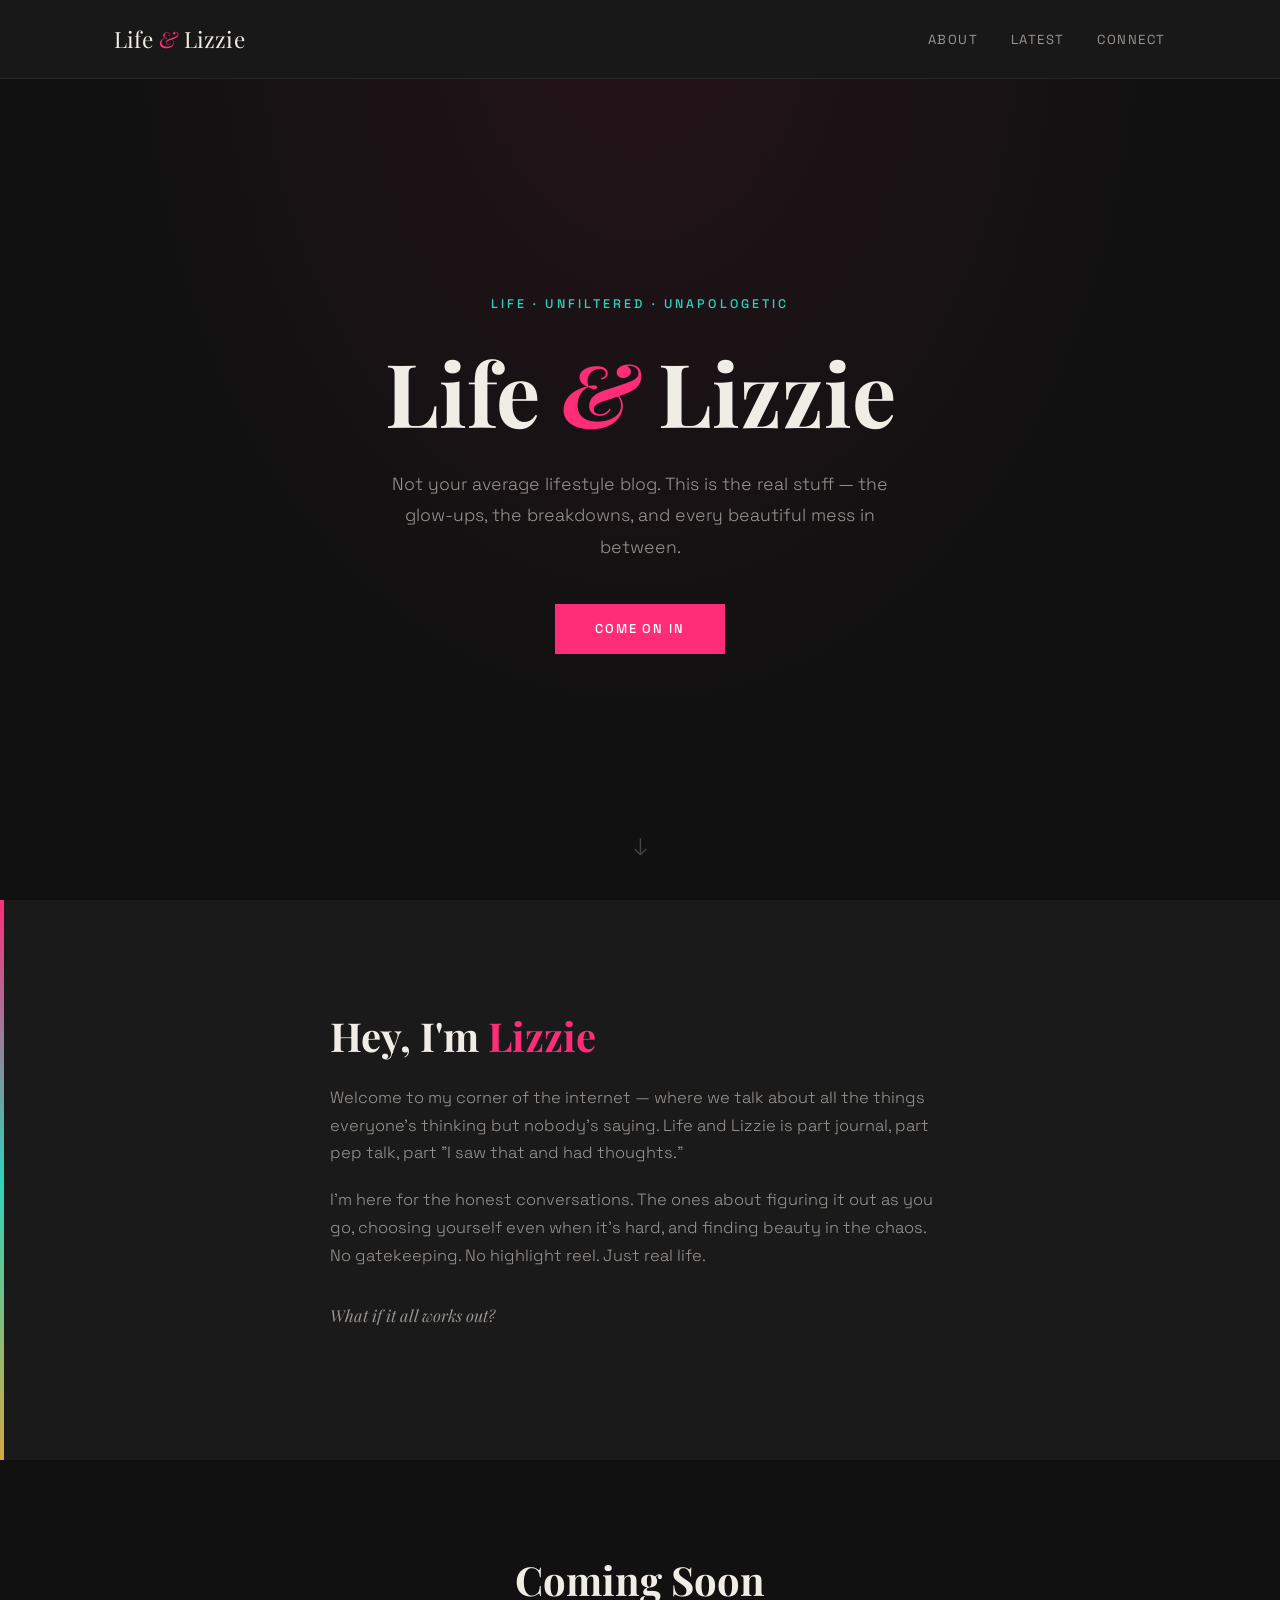
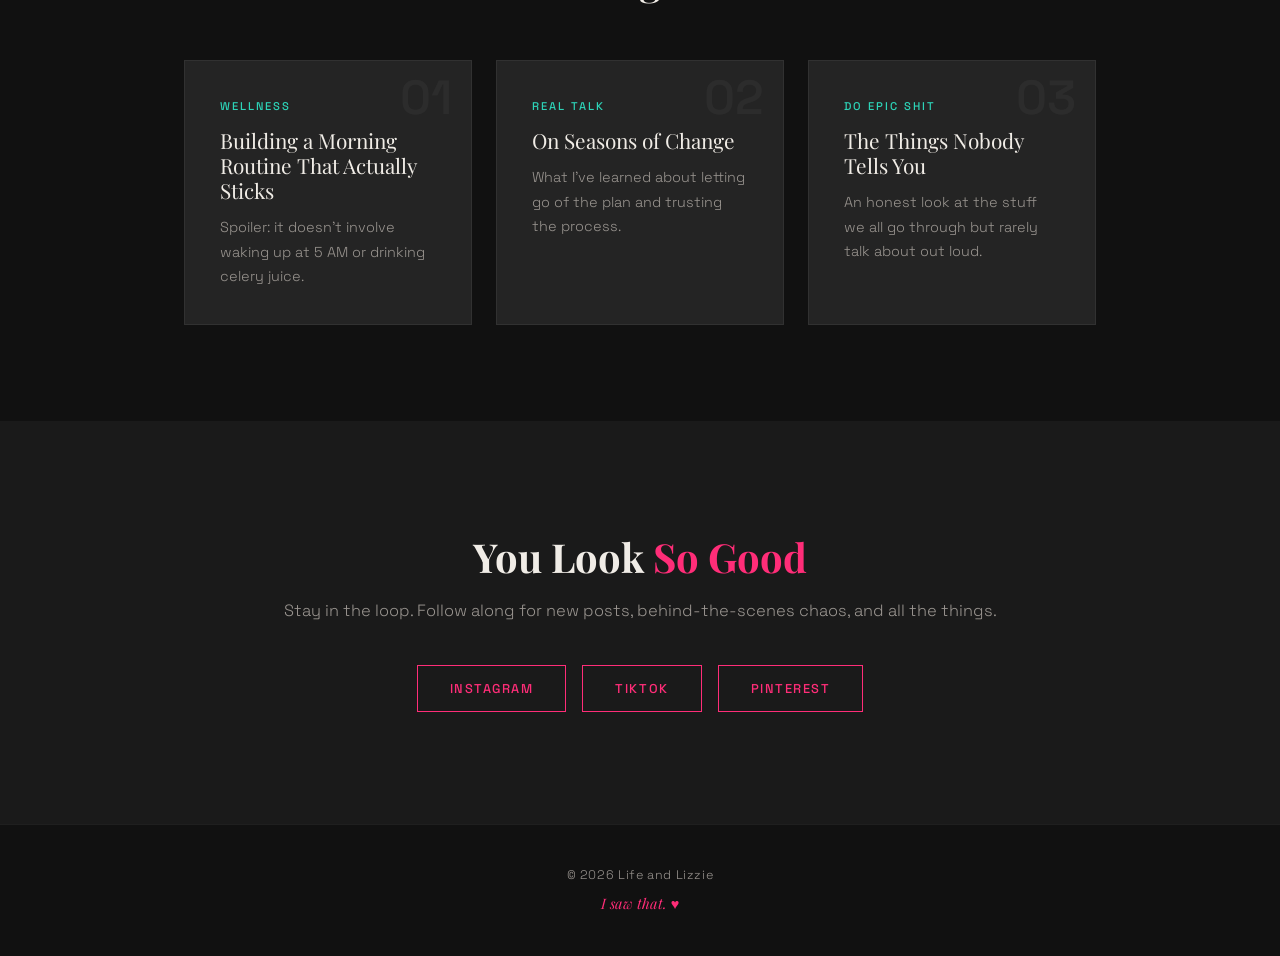
==== index.html @ 763b05ab "Initial landing page for Life and Lizzie Bold, moody lifestyle blog landing page with dark theme, ho" ====
<!DOCTYPE html>
<html lang="en">
<head>
  <meta charset="UTF-8">
  <meta name="viewport" content="width=device-width, initial-scale=1.0">
  <title>Life and Lizzie</title>
  <link rel="preconnect" href="https://fonts.googleapis.com">
  <link rel="preconnect" href="https://fonts.gstatic.com" crossorigin>
  <link href="https://fonts.googleapis.com/css2?family=Playfair+Display:ital,wght@0,400;0,700;1,400;1,700&family=Space+Grotesk:wght@300;400;500;600&display=swap" rel="stylesheet">
  <link rel="stylesheet" href="styles.css">
</head>
<body>

  <header class="site-header">
    <nav class="nav">
      <a href="#" class="logo">Life <span class="amp">&amp;</span> Lizzie</a>
      <ul class="nav-links">
        <li><a href="#about">About</a></li>
        <li><a href="#latest">Latest</a></li>
        <li><a href="#connect">Connect</a></li>
      </ul>
    </nav>
  </header>

  <main>
    <section class="hero">
      <div class="hero-content">
        <p class="hero-tag">Life &middot; Unfiltered &middot; Unapologetic</p>
        <h1>Life <span class="amp">&amp;</span> Lizzie</h1>
        <p class="hero-subtitle">Not your average lifestyle blog. This is the real stuff — the glow-ups, the breakdowns, and every beautiful mess in between.</p>
        <a href="#about" class="btn">Come On In</a>
      </div>
      <div class="hero-scroll-hint" aria-hidden="true">&darr;</div>
    </section>

    <section id="about" class="about">
      <div class="container">
        <div class="about-inner">
          <h2>Hey, I'm <span class="highlight">Lizzie</span></h2>
          <p>Welcome to my corner of the internet — where we talk about all the things everyone's thinking but nobody's saying. Life and Lizzie is part journal, part pep talk, part "I saw that and had thoughts."</p>
          <p>I'm here for the honest conversations. The ones about figuring it out as you go, choosing yourself even when it's hard, and finding beauty in the chaos. No gatekeeping. No highlight reel. Just real life.</p>
          <p class="about-cta">What if it all works out?</p>
        </div>
      </div>
    </section>

    <section id="latest" class="latest">
      <div class="container">
        <h2>Coming Soon</h2>
        <div class="cards">
          <article class="card">
            <div class="card-number">01</div>
            <div class="card-tag">Wellness</div>
            <h3>Building a Morning Routine That Actually Sticks</h3>
            <p>Spoiler: it doesn't involve waking up at 5 AM or drinking celery juice.</p>
          </article>
          <article class="card">
            <div class="card-number">02</div>
            <div class="card-tag">Real Talk</div>
            <h3>On Seasons of Change</h3>
            <p>What I've learned about letting go of the plan and trusting the process.</p>
          </article>
          <article class="card">
            <div class="card-number">03</div>
            <div class="card-tag">Do Epic Shit</div>
            <h3>The Things Nobody Tells You</h3>
            <p>An honest look at the stuff we all go through but rarely talk about out loud.</p>
          </article>
        </div>
      </div>
    </section>

    <section id="connect" class="connect">
      <div class="container">
        <h2>You Look <span class="highlight">So Good</span></h2>
        <p>Stay in the loop. Follow along for new posts, behind-the-scenes chaos, and all the things.</p>
        <div class="social-links">
          <a href="#" class="social-link" aria-label="Instagram">Instagram</a>
          <a href="#" class="social-link" aria-label="TikTok">TikTok</a>
          <a href="#" class="social-link" aria-label="Pinterest">Pinterest</a>
        </div>
      </div>
    </section>
  </main>

  <footer class="site-footer">
    <div class="container">
      <p class="footer-text">&copy; 2026 Life and Lizzie</p>
      <p class="footer-tagline">I saw that. &hearts;</p>
    </div>
  </footer>

</body>
</html>
---- styles.css ----
/* ── Reset & Base ─────────────────────────────── */
*, *::before, *::after {
  margin: 0;
  padding: 0;
  box-sizing: border-box;
}

:root {
  --color-bg: #1a1a1a;
  --color-bg-deep: #111111;
  --color-bg-card: #242424;
  --color-text: #f0ece6;
  --color-text-dim: #9a9590;
  --color-pink: #ff2d78;
  --color-teal: #2dd4b8;
  --color-gold: #d4a843;
  --color-red: #c93545;
  --font-display: 'Playfair Display', Georgia, serif;
  --font-body: 'Space Grotesk', -apple-system, sans-serif;
}

html {
  scroll-behavior: smooth;
}

body {
  font-family: var(--font-body);
  color: var(--color-text);
  background-color: var(--color-bg);
  line-height: 1.7;
  font-weight: 300;
  -webkit-font-smoothing: antialiased;
}

.container {
  max-width: 960px;
  margin: 0 auto;
  padding: 0 1.5rem;
}

h1, h2, h3 {
  font-family: var(--font-display);
  font-weight: 400;
  line-height: 1.2;
}

.amp {
  font-style: italic;
  color: var(--color-pink);
}

.highlight {
  color: var(--color-pink);
}

/* ── Navigation ──────────────────────────────── */
.site-header {
  position: fixed;
  top: 0;
  left: 0;
  right: 0;
  z-index: 100;
  background: rgba(26, 26, 26, 0.92);
  backdrop-filter: blur(12px);
  border-bottom: 1px solid rgba(255, 255, 255, 0.06);
}

.nav {
  max-width: 1100px;
  margin: 0 auto;
  padding: 1.25rem 1.5rem;
  display: flex;
  justify-content: space-between;
  align-items: center;
}

.logo {
  font-family: var(--font-display);
  font-size: 1.4rem;
  text-decoration: none;
  color: var(--color-text);
  letter-spacing: 0.01em;
}

.nav-links {
  list-style: none;
  display: flex;
  gap: 2rem;
}

.nav-links a {
  text-decoration: none;
  color: var(--color-text-dim);
  font-size: 0.82rem;
  font-weight: 400;
  letter-spacing: 0.12em;
  text-transform: uppercase;
  transition: color 0.2s;
}

.nav-links a:hover {
  color: var(--color-pink);
}

/* ── Hero ────────────────────────────────────── */
.hero {
  min-height: 100vh;
  display: flex;
  flex-direction: column;
  align-items: center;
  justify-content: center;
  text-align: center;
  padding: 6rem 1.5rem 3rem;
  background: radial-gradient(ellipse at 50% 0%, rgba(255, 45, 120, 0.08) 0%, transparent 60%),
              var(--color-bg-deep);
  position: relative;
}

.hero-content {
  max-width: 680px;
}

.hero-tag {
  font-size: 0.78rem;
  letter-spacing: 0.25em;
  text-transform: uppercase;
  color: var(--color-teal);
  margin-bottom: 1.5rem;
  font-weight: 500;
}

.hero h1 {
  font-size: clamp(3rem, 8vw, 5.5rem);
  margin-bottom: 1.5rem;
  color: var(--color-text);
  font-weight: 700;
}

.hero-subtitle {
  font-size: 1.1rem;
  color: var(--color-text-dim);
  max-width: 520px;
  margin: 0 auto 2.5rem;
  line-height: 1.8;
}

.btn {
  display: inline-block;
  padding: 0.9rem 2.5rem;
  background: var(--color-pink);
  color: #fff;
  text-decoration: none;
  font-size: 0.8rem;
  letter-spacing: 0.15em;
  text-transform: uppercase;
  font-weight: 500;
  border-radius: 0;
  transition: background 0.2s, transform 0.2s;
}

.btn:hover {
  background: #e6206a;
  transform: translateY(-2px);
}

.hero-scroll-hint {
  position: absolute;
  bottom: 2rem;
  color: var(--color-text-dim);
  font-size: 1.5rem;
  animation: bounce 2s ease infinite;
  opacity: 0.4;
}

@keyframes bounce {
  0%, 100% { transform: translateY(0); }
  50% { transform: translateY(8px); }
}

/* ── About ───────────────────────────────────── */
.about {
  padding: 7rem 0;
  background: var(--color-bg);
  position: relative;
}

.about::before {
  content: '';
  position: absolute;
  left: 0;
  top: 0;
  width: 4px;
  height: 100%;
  background: linear-gradient(180deg, var(--color-pink), var(--color-teal), var(--color-gold));
}

.about-inner {
  max-width: 620px;
  margin: 0 auto;
  text-align: left;
}

.about h2 {
  font-size: 2.5rem;
  margin-bottom: 1.5rem;
  font-weight: 700;
}

.about p {
  color: var(--color-text-dim);
  margin-bottom: 1.2rem;
  font-size: 1.02rem;
}

.about-cta {
  margin-top: 2rem;
  font-family: var(--font-display);
  font-style: italic;
  font-size: 1.4rem;
  color: var(--color-teal);
}

/* ── Latest / Coming Soon ────────────────────── */
.latest {
  padding: 6rem 0;
  background: var(--color-bg-deep);
}

.latest h2 {
  text-align: center;
  font-size: 2.5rem;
  margin-bottom: 3.5rem;
  font-weight: 700;
}

.cards {
  display: grid;
  grid-template-columns: repeat(auto-fit, minmax(270px, 1fr));
  gap: 1.5rem;
}

.card {
  background: var(--color-bg-card);
  padding: 2.2rem;
  border-radius: 0;
  border: 1px solid rgba(255, 255, 255, 0.06);
  transition: transform 0.2s, border-color 0.3s;
  position: relative;
  overflow: hidden;
}

.card::after {
  content: '';
  position: absolute;
  bottom: 0;
  left: 0;
  width: 100%;
  height: 3px;
  background: var(--color-pink);
  transform: scaleX(0);
  transform-origin: left;
  transition: transform 0.3s ease;
}

.card:hover {
  transform: translateY(-4px);
  border-color: rgba(255, 45, 120, 0.2);
}

.card:hover::after {
  transform: scaleX(1);
}

.card-number {
  font-size: 3rem;
  font-weight: 600;
  color: rgba(255, 255, 255, 0.04);
  font-family: var(--font-body);
  position: absolute;
  top: 0.8rem;
  right: 1.2rem;
  line-height: 1;
}

.card-tag {
  font-size: 0.7rem;
  letter-spacing: 0.18em;
  text-transform: uppercase;
  color: var(--color-teal);
  font-weight: 500;
  margin-bottom: 0.8rem;
}

.card h3 {
  font-size: 1.3rem;
  margin-bottom: 0.75rem;
  color: var(--color-text);
}

.card p {
  color: var(--color-text-dim);
  font-size: 0.9rem;
}

/* ── Connect ─────────────────────────────────── */
.connect {
  padding: 7rem 0;
  text-align: center;
  background: var(--color-bg);
  position: relative;
}

.connect h2 {
  font-size: 2.5rem;
  margin-bottom: 1rem;
  font-weight: 700;
}

.connect > .container > p {
  color: var(--color-text-dim);
  margin-bottom: 2.5rem;
  font-size: 1.02rem;
}

.social-links {
  display: flex;
  justify-content: center;
  gap: 1rem;
  flex-wrap: wrap;
}

.social-link {
  display: inline-block;
  padding: 0.75rem 2rem;
  border: 1px solid var(--color-pink);
  color: var(--color-pink);
  text-decoration: none;
  font-size: 0.8rem;
  letter-spacing: 0.12em;
  text-transform: uppercase;
  font-weight: 500;
  transition: background 0.2s, color 0.2s, transform 0.2s;
}

.social-link:hover {
  background: var(--color-pink);
  color: #fff;
  transform: translateY(-2px);
}

/* ── Footer ──────────────────────────────────── */
.site-footer {
  padding: 2.5rem 0;
  text-align: center;
  border-top: 1px solid rgba(255, 255, 255, 0.06);
  background: var(--color-bg-deep);
}

.footer-text {
  font-size: 0.78rem;
  color: var(--color-text-dim);
  letter-spacing: 0.05em;
  margin-bottom: 0.3rem;
}

.footer-tagline {
  font-family: var(--font-display);
  font-style: italic;
  font-size: 0.9rem;
  color: var(--color-pink);
}

/* ── Responsive ──────────────────────────────── */
@media (max-width: 600px) {
  .nav-links {
    gap: 1.2rem;
  }

  .nav-links a {
    font-size: 0.72rem;
  }

  .hero {
    padding: 5rem 1.5rem 3rem;
  }

  .about::before {
    width: 3px;
  }

  .cards {
    grid-template-columns: 1fr;
  }
}
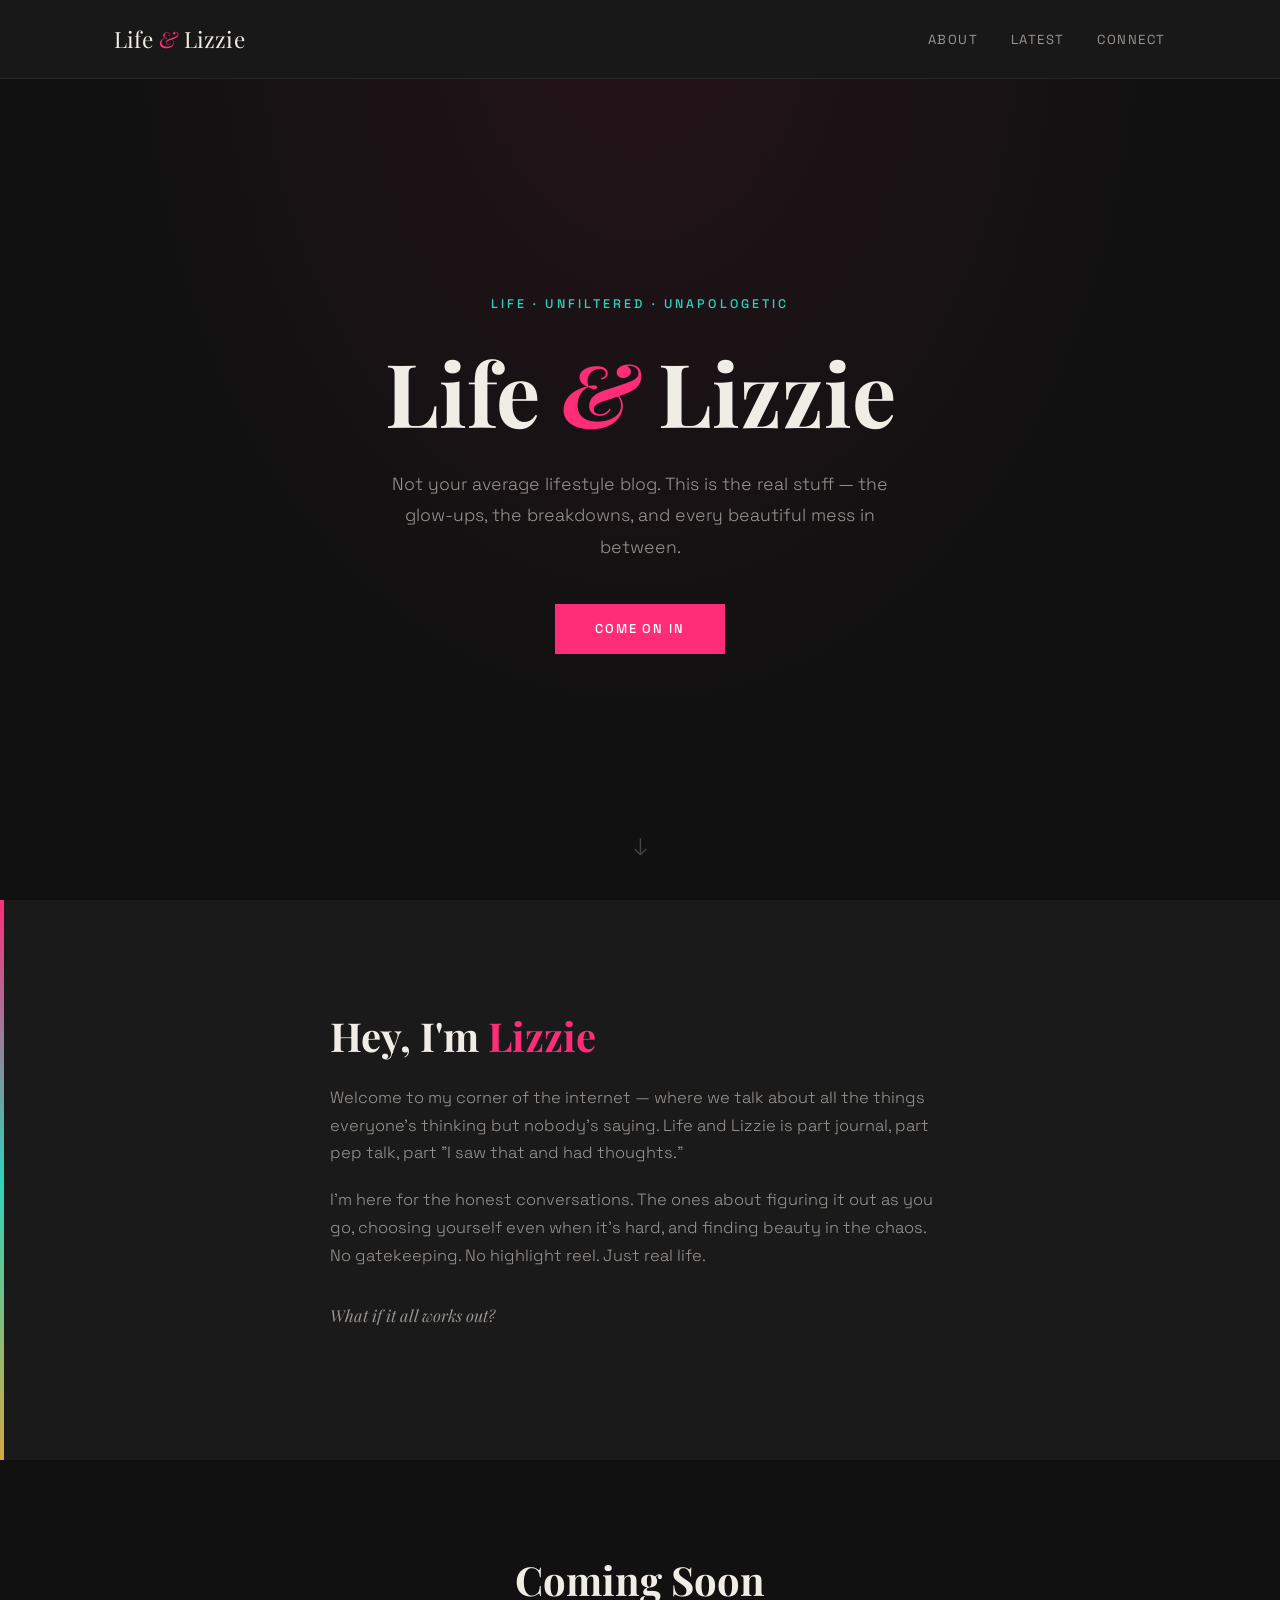
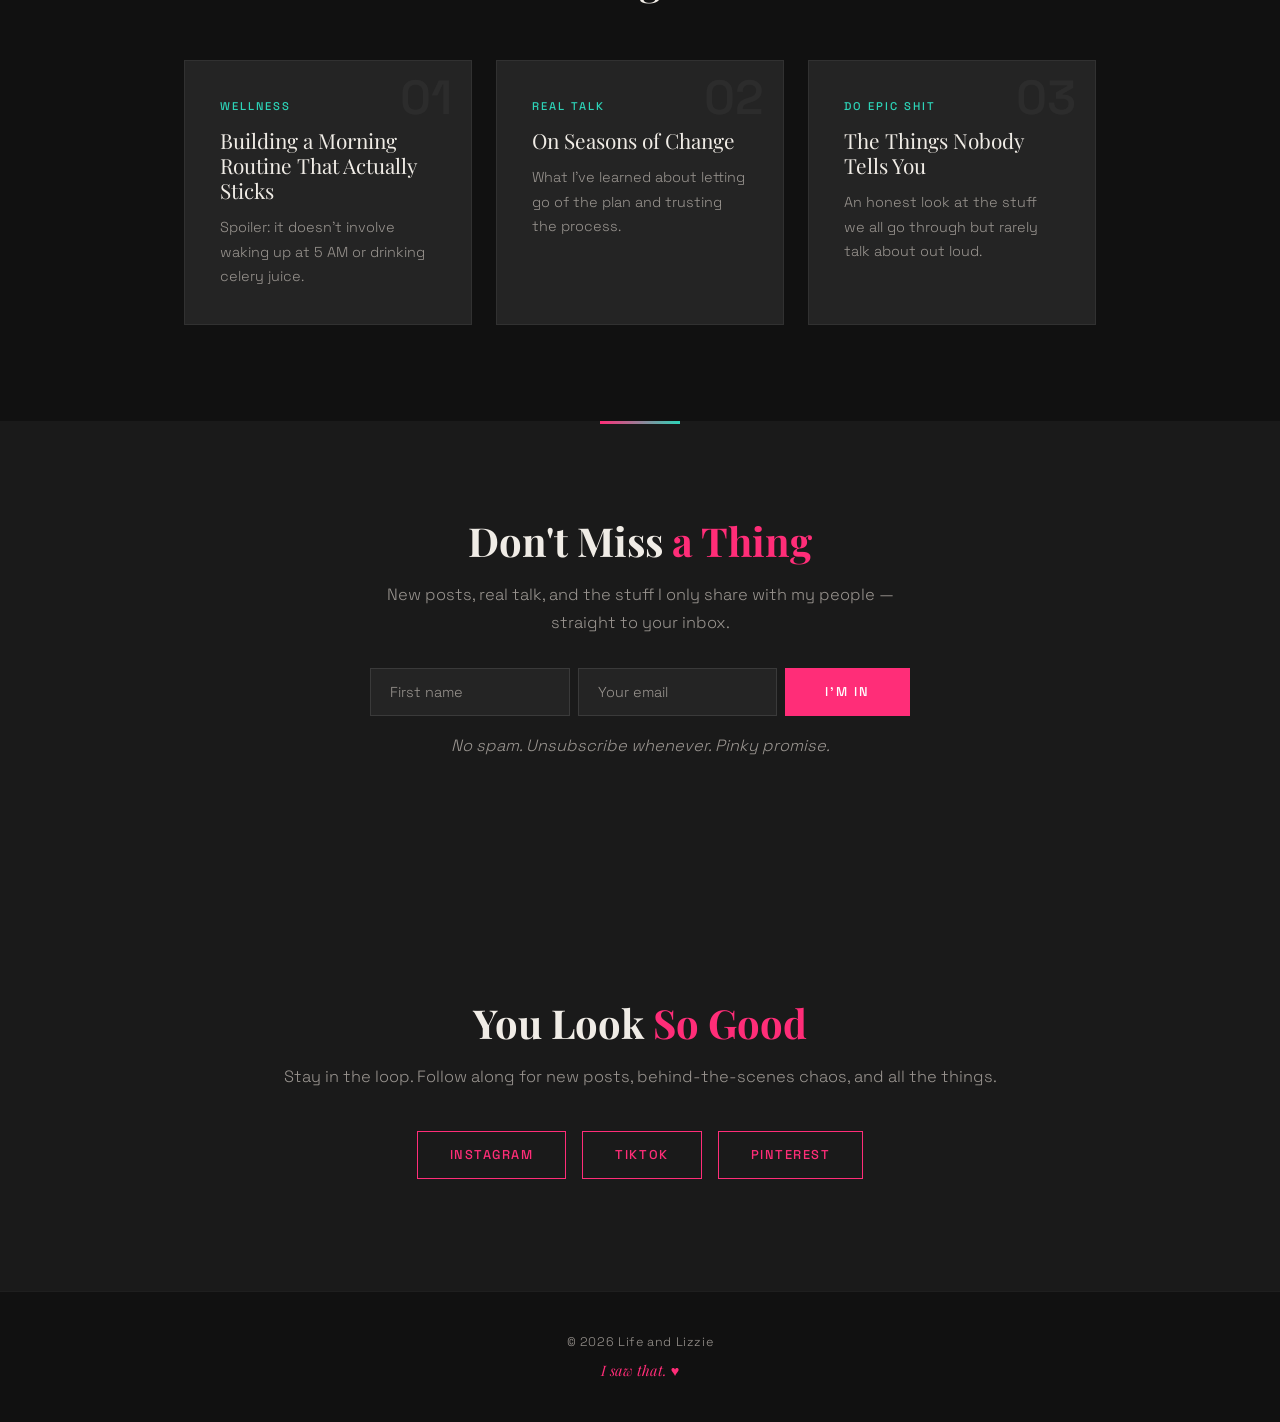
==== commit 318f2acd: "Add newsletter signup section with Netlify Forms Includes first name + email form, success page, and" ====
--- a/index.html
+++ b/index.html
@@ -70,6 +70,24 @@
       </div>
     </section>
 
+    <section id="newsletter" class="newsletter">
+      <div class="container">
+        <div class="newsletter-inner">
+          <h2>Don't Miss <span class="highlight">a Thing</span></h2>
+          <p>New posts, real talk, and the stuff I only share with my people — straight to your inbox.</p>
+          <form name="newsletter" method="POST" action="/success.html" data-netlify="true" netlify-honeypot="bot-field" class="newsletter-form">
+            <p hidden><label>Don't fill this out: <input name="bot-field"></label></p>
+            <div class="form-group">
+              <input type="text" name="first-name" placeholder="First name" required>
+              <input type="email" name="email" placeholder="Your email" required>
+              <button type="submit" class="btn btn-submit">I'm In</button>
+            </div>
+          </form>
+          <p class="newsletter-note">No spam. Unsubscribe whenever. Pinky promise.</p>
+        </div>
+      </div>
+    </section>
+
     <section id="connect" class="connect">
       <div class="container">
         <h2>You Look <span class="highlight">So Good</span></h2>
--- a/styles.css
+++ b/styles.css
@@ -302,6 +302,89 @@
   font-size: 0.9rem;
 }
 
+/* ── Newsletter ──────────────────────────────── */
+.newsletter {
+  padding: 6rem 0;
+  background: var(--color-bg);
+  text-align: center;
+  position: relative;
+}
+
+.newsletter::before {
+  content: '';
+  position: absolute;
+  top: 0;
+  left: 50%;
+  transform: translateX(-50%);
+  width: 80px;
+  height: 3px;
+  background: linear-gradient(90deg, var(--color-pink), var(--color-teal));
+}
+
+.newsletter-inner {
+  max-width: 540px;
+  margin: 0 auto;
+}
+
+.newsletter h2 {
+  font-size: 2.5rem;
+  margin-bottom: 1rem;
+  font-weight: 700;
+}
+
+.newsletter > .container p {
+  color: var(--color-text-dim);
+  font-size: 1.02rem;
+  margin-bottom: 2rem;
+}
+
+.newsletter-form {
+  margin-bottom: 1rem;
+}
+
+.form-group {
+  display: flex;
+  gap: 0.5rem;
+  flex-wrap: wrap;
+  justify-content: center;
+}
+
+.form-group input {
+  flex: 1;
+  min-width: 160px;
+  padding: 0.85rem 1.2rem;
+  background: var(--color-bg-card);
+  border: 1px solid rgba(255, 255, 255, 0.1);
+  color: var(--color-text);
+  font-family: var(--font-body);
+  font-size: 0.9rem;
+  font-weight: 300;
+  outline: none;
+  transition: border-color 0.2s;
+}
+
+.form-group input::placeholder {
+  color: var(--color-text-dim);
+}
+
+.form-group input:focus {
+  border-color: var(--color-pink);
+}
+
+.btn-submit {
+  border: none;
+  cursor: pointer;
+  font-family: var(--font-body);
+  flex-shrink: 0;
+}
+
+.newsletter-note {
+  font-size: 0.78rem;
+  color: var(--color-text-dim);
+  font-style: italic;
+  margin-top: 1rem;
+}
+
 /* ── Connect ─────────────────────────────────── */
 .connect {
   padding: 7rem 0;
@@ -370,6 +453,38 @@
   color: var(--color-pink);
 }
 
+/* ── Success Page ────────────────────────────── */
+.success-page {
+  min-height: 100vh;
+  display: flex;
+  align-items: center;
+  justify-content: center;
+  text-align: center;
+  background: radial-gradient(ellipse at 50% 40%, rgba(45, 212, 184, 0.08) 0%, transparent 60%),
+              var(--color-bg-deep);
+}
+
+.success-page h1 {
+  font-size: clamp(2rem, 5vw, 3.5rem);
+  margin-bottom: 1rem;
+  font-weight: 700;
+}
+
+.success-tag {
+  font-size: 0.8rem;
+  letter-spacing: 0.25em;
+  text-transform: uppercase;
+  color: var(--color-teal);
+  margin-bottom: 1.5rem;
+  font-weight: 500;
+}
+
+.success-subtitle {
+  color: var(--color-text-dim);
+  font-size: 1.1rem;
+  margin-bottom: 2.5rem;
+}
+
 /* ── Responsive ──────────────────────────────── */
 @media (max-width: 600px) {
   .nav-links {
